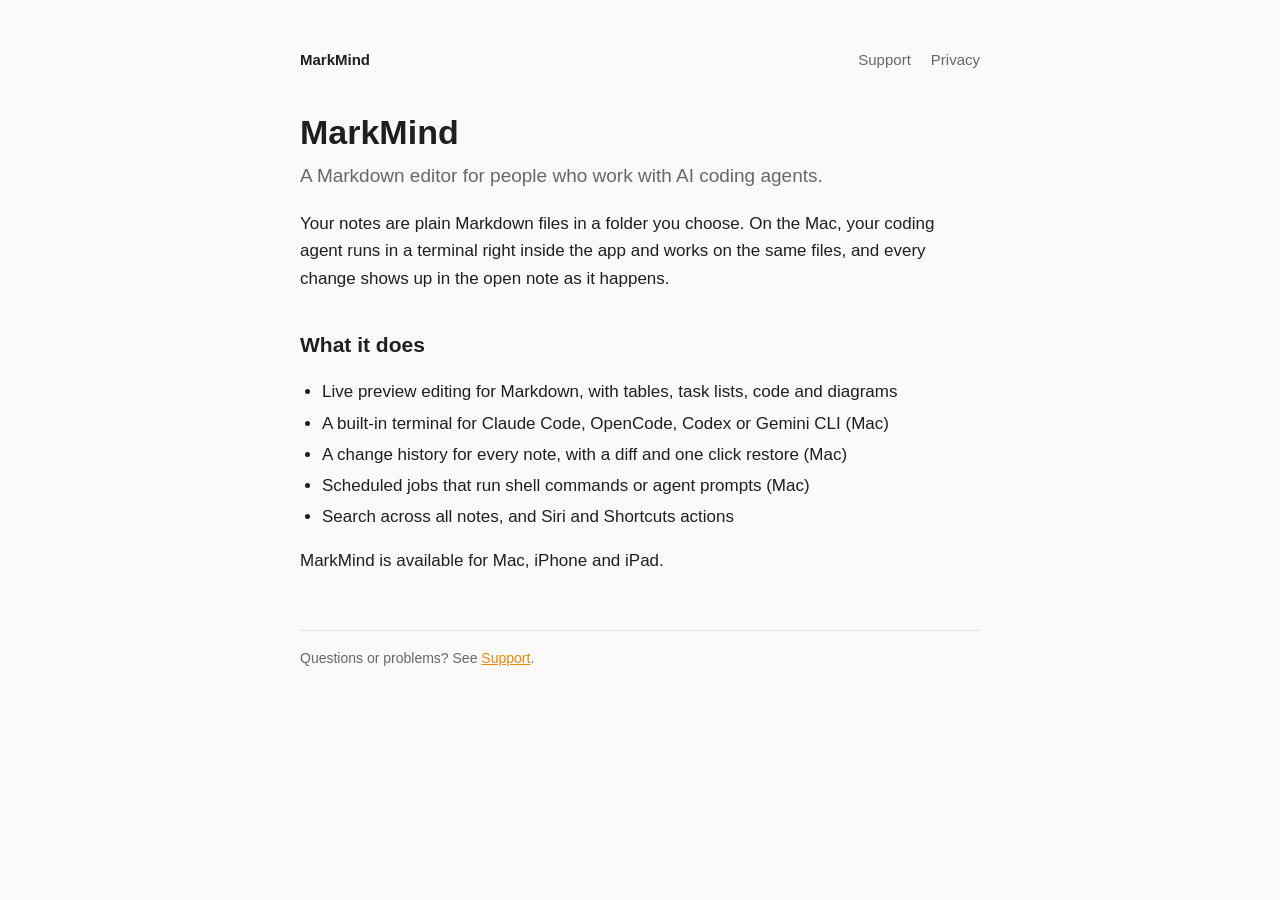
==== docs/index.html @ f2061f45 "Add website: home, support and privacy policy" ====
<!doctype html>
<html lang="en">
<head>
<meta charset="utf-8">
<meta name="viewport" content="width=device-width, initial-scale=1">
<title>MarkMind</title>
<meta name="description" content="A Markdown editor for people who work with AI coding agents.">
<link rel="stylesheet" href="style.css">
</head>
<body>
<main>
<nav><a class="brand" href="./">MarkMind</a><a href="support.html">Support</a><a href="privacy.html">Privacy</a></nav>
<h1>MarkMind</h1>
<p class="lead">A Markdown editor for people who work with AI coding agents.</p>
<p>Your notes are plain Markdown files in a folder you choose. On the Mac, your coding agent runs in a terminal right inside the app and works on the same files, and every change shows up in the open note as it happens.</p>
<h2>What it does</h2>
<ul>
<li>Live preview editing for Markdown, with tables, task lists, code and diagrams</li>
<li>A built-in terminal for Claude Code, OpenCode, Codex or Gemini CLI (Mac)</li>
<li>A change history for every note, with a diff and one click restore (Mac)</li>
<li>Scheduled jobs that run shell commands or agent prompts (Mac)</li>
<li>Search across all notes, and Siri and Shortcuts actions</li>
</ul>
<p>MarkMind is available for Mac, iPhone and iPad.</p>
<footer>Questions or problems? See <a href="support.html">Support</a>.</footer>
</main>
</body>
</html>
---- docs/style.css ----
:root { --bg: #fbfaf8; --text: #1f1f22; --muted: #66666e; --accent: #e8860c; --border: #e6e3de; }
@media (prefers-color-scheme: dark) { :root { --bg: #1c1c1f; --text: #ececee; --muted: #9a9aa3; --accent: #ff9f2e; --border: #333338; } }
* { box-sizing: border-box; }
body { margin: 0; background: var(--bg); color: var(--text); font: 17px/1.6 -apple-system, BlinkMacSystemFont, "Segoe UI", sans-serif; }
main { max-width: 720px; margin: 0 auto; padding: 48px 20px 80px; }
nav { display: flex; gap: 20px; margin-bottom: 40px; font-size: 15px; }
nav a { color: var(--muted); text-decoration: none; }
nav a:hover, nav a.current { color: var(--text); }
nav .brand { color: var(--text); font-weight: 650; margin-right: auto; }
h1 { font-size: 34px; line-height: 1.2; margin: 0 0 8px; }
h2 { font-size: 21px; margin: 36px 0 8px; }
p.lead { font-size: 19px; color: var(--muted); margin-top: 0; }
a { color: var(--accent); }
ul { padding-left: 22px; }
li { margin: 4px 0; }
.small { color: var(--muted); font-size: 14px; }
footer { margin-top: 56px; padding-top: 16px; border-top: 1px solid var(--border); color: var(--muted); font-size: 14px; }
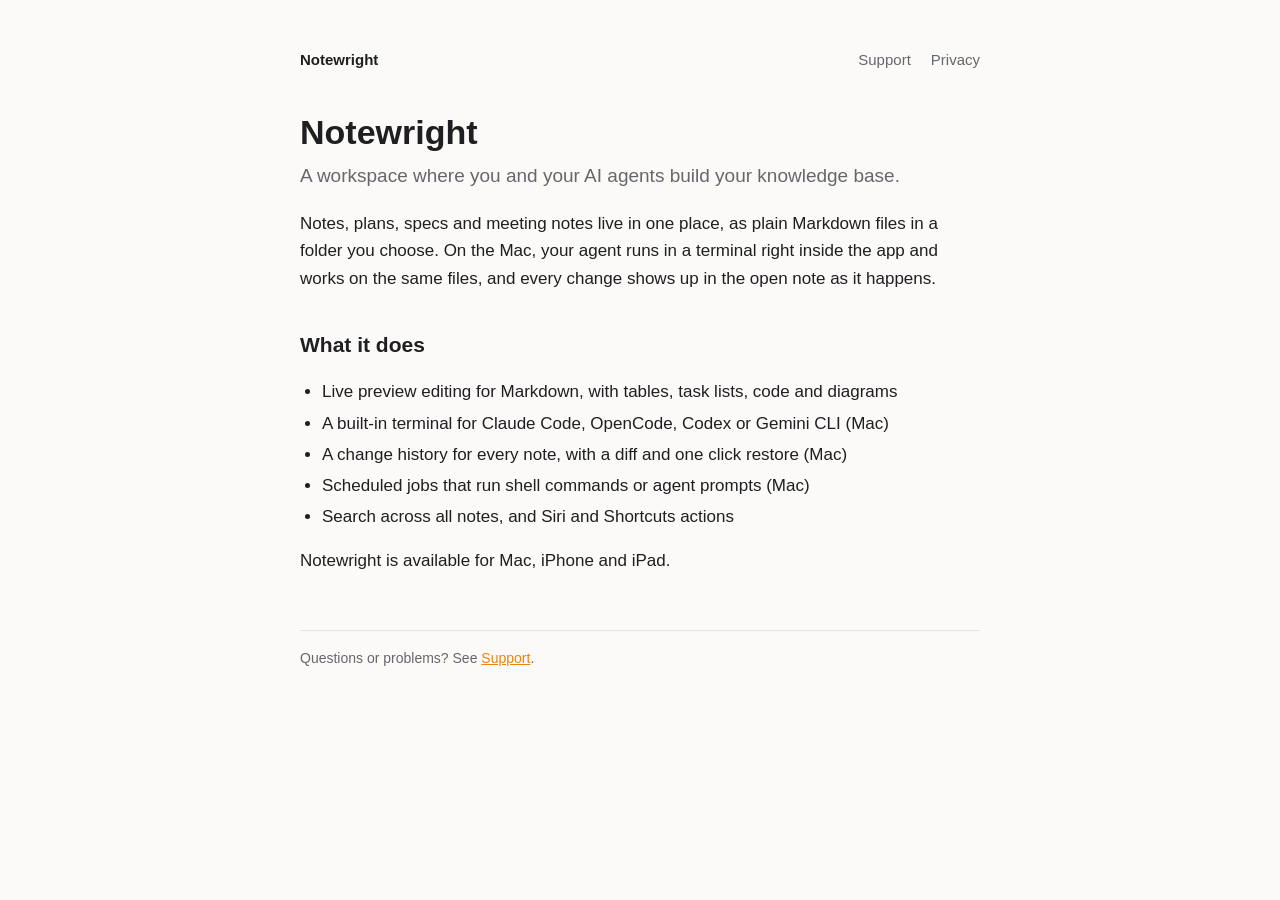
==== commit 3b94cd14: "Rename website to Notewright" ====
--- a/docs/index.html
+++ b/docs/index.html
@@ -3,16 +3,16 @@
 <head>
 <meta charset="utf-8">
 <meta name="viewport" content="width=device-width, initial-scale=1">
-<title>MarkMind</title>
-<meta name="description" content="A Markdown editor for people who work with AI coding agents.">
+<title>Notewright</title>
+<meta name="description" content="A workspace where you and your AI agents build your knowledge base.">
 <link rel="stylesheet" href="style.css">
 </head>
 <body>
 <main>
-<nav><a class="brand" href="./">MarkMind</a><a href="support.html">Support</a><a href="privacy.html">Privacy</a></nav>
-<h1>MarkMind</h1>
-<p class="lead">A Markdown editor for people who work with AI coding agents.</p>
-<p>Your notes are plain Markdown files in a folder you choose. On the Mac, your coding agent runs in a terminal right inside the app and works on the same files, and every change shows up in the open note as it happens.</p>
+<nav><a class="brand" href="./">Notewright</a><a href="support.html">Support</a><a href="privacy.html">Privacy</a></nav>
+<h1>Notewright</h1>
+<p class="lead">A workspace where you and your AI agents build your knowledge base.</p>
+<p>Notes, plans, specs and meeting notes live in one place, as plain Markdown files in a folder you choose. On the Mac, your agent runs in a terminal right inside the app and works on the same files, and every change shows up in the open note as it happens.</p>
 <h2>What it does</h2>
 <ul>
 <li>Live preview editing for Markdown, with tables, task lists, code and diagrams</li>
@@ -21,7 +21,7 @@
 <li>Scheduled jobs that run shell commands or agent prompts (Mac)</li>
 <li>Search across all notes, and Siri and Shortcuts actions</li>
 </ul>
-<p>MarkMind is available for Mac, iPhone and iPad.</p>
+<p>Notewright is available for Mac, iPhone and iPad.</p>
 <footer>Questions or problems? See <a href="support.html">Support</a>.</footer>
 </main>
 </body>
